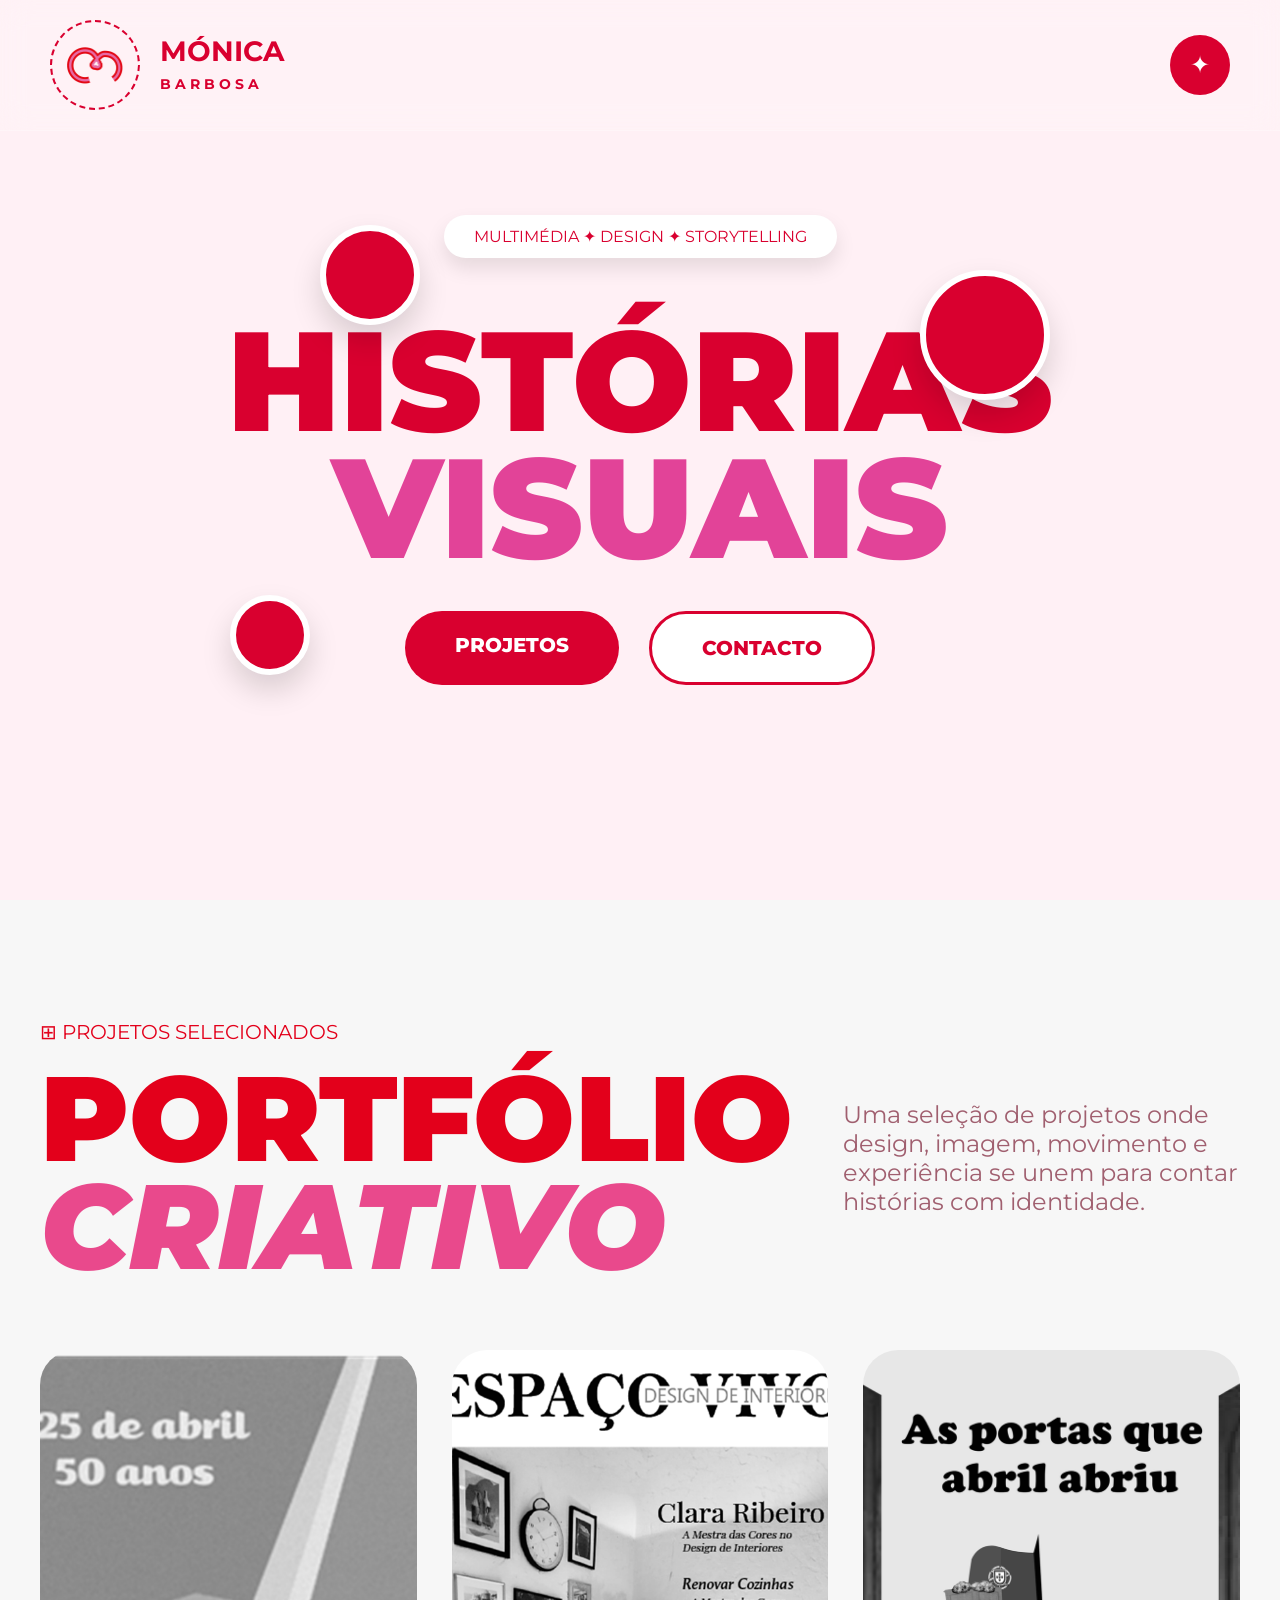
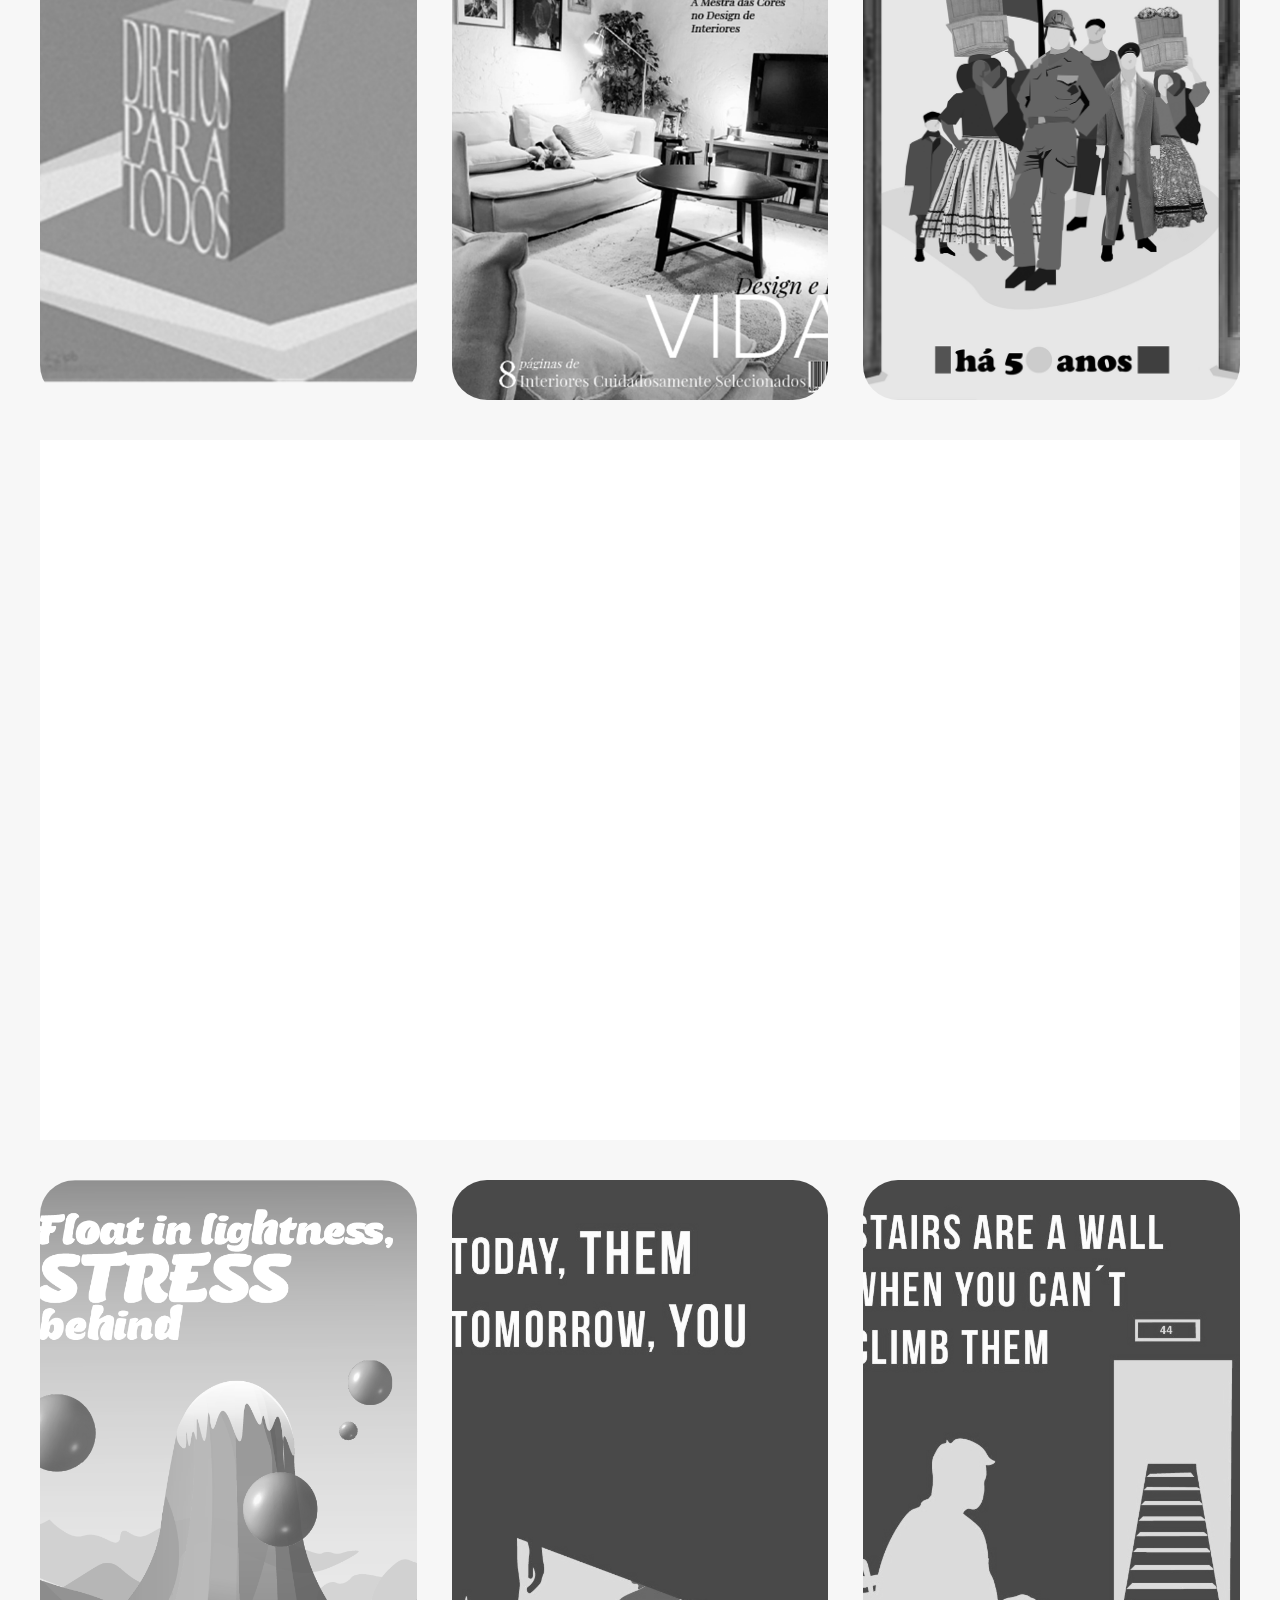
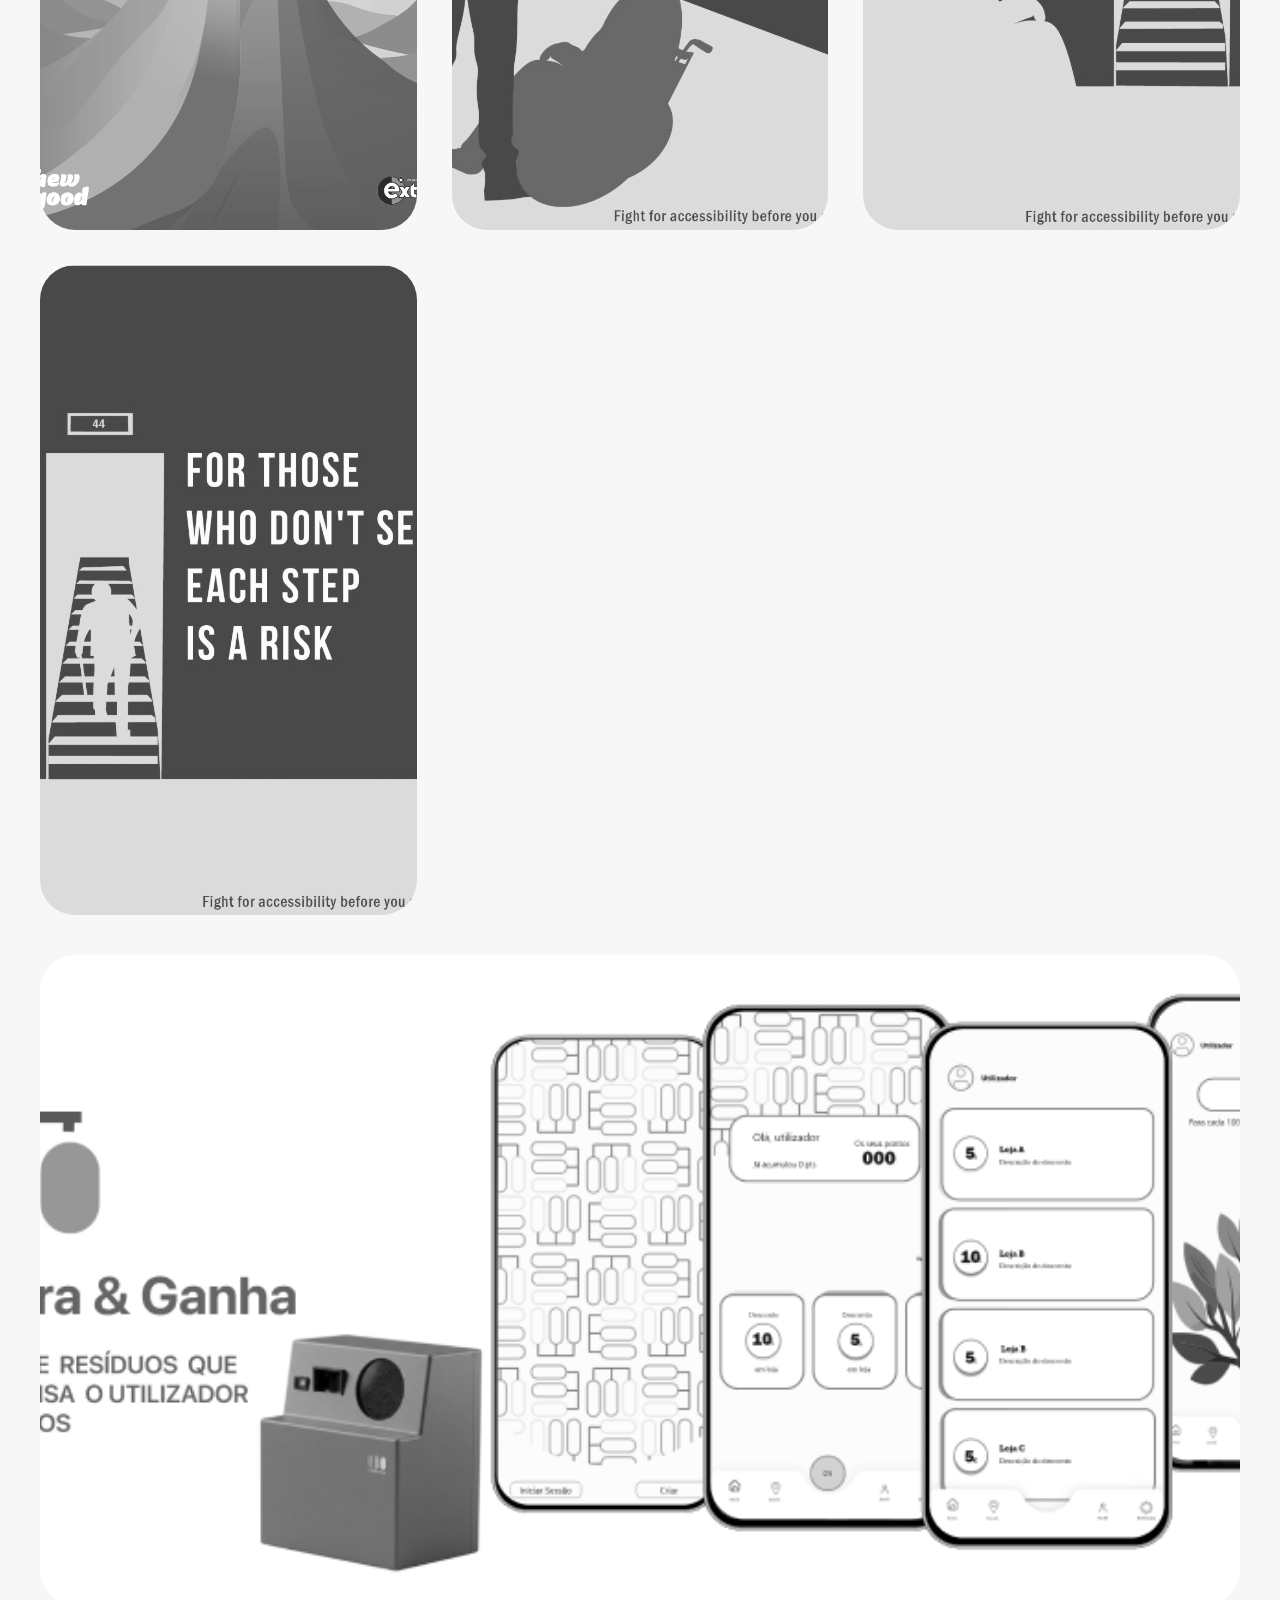
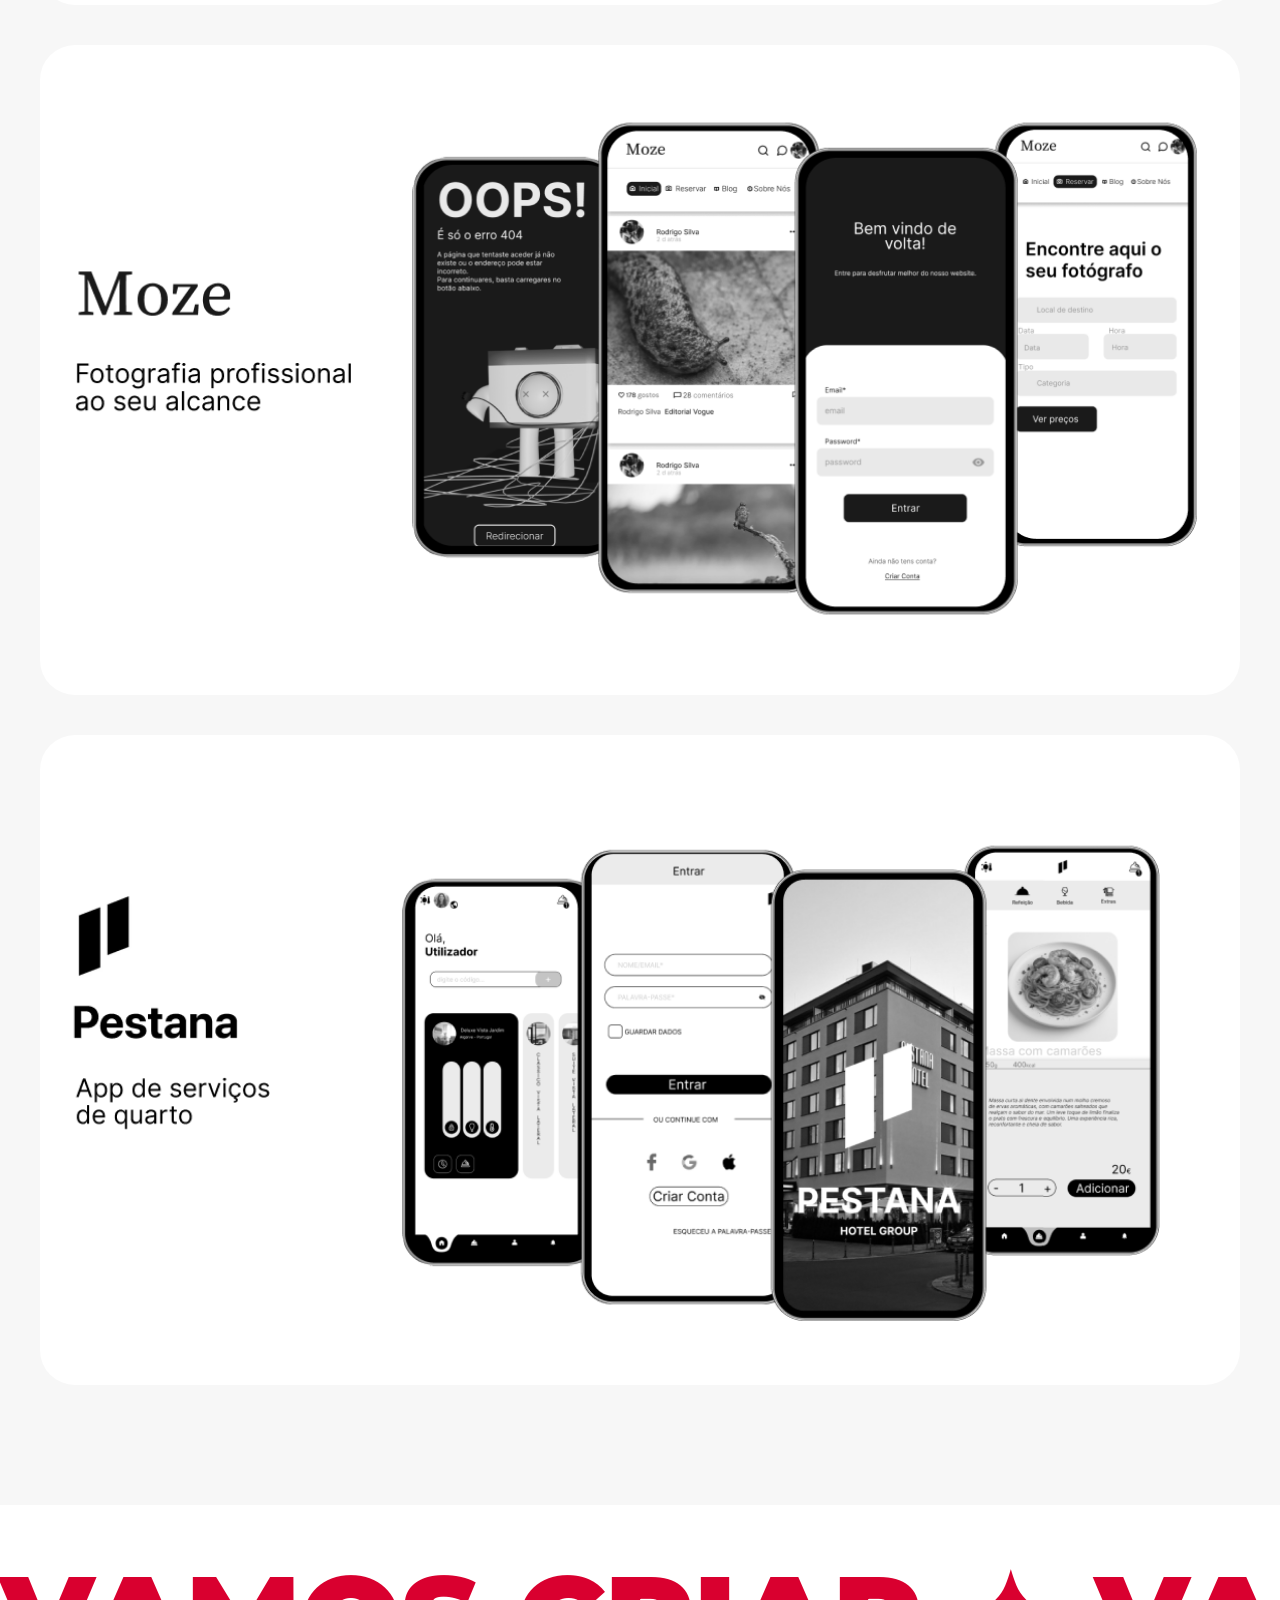
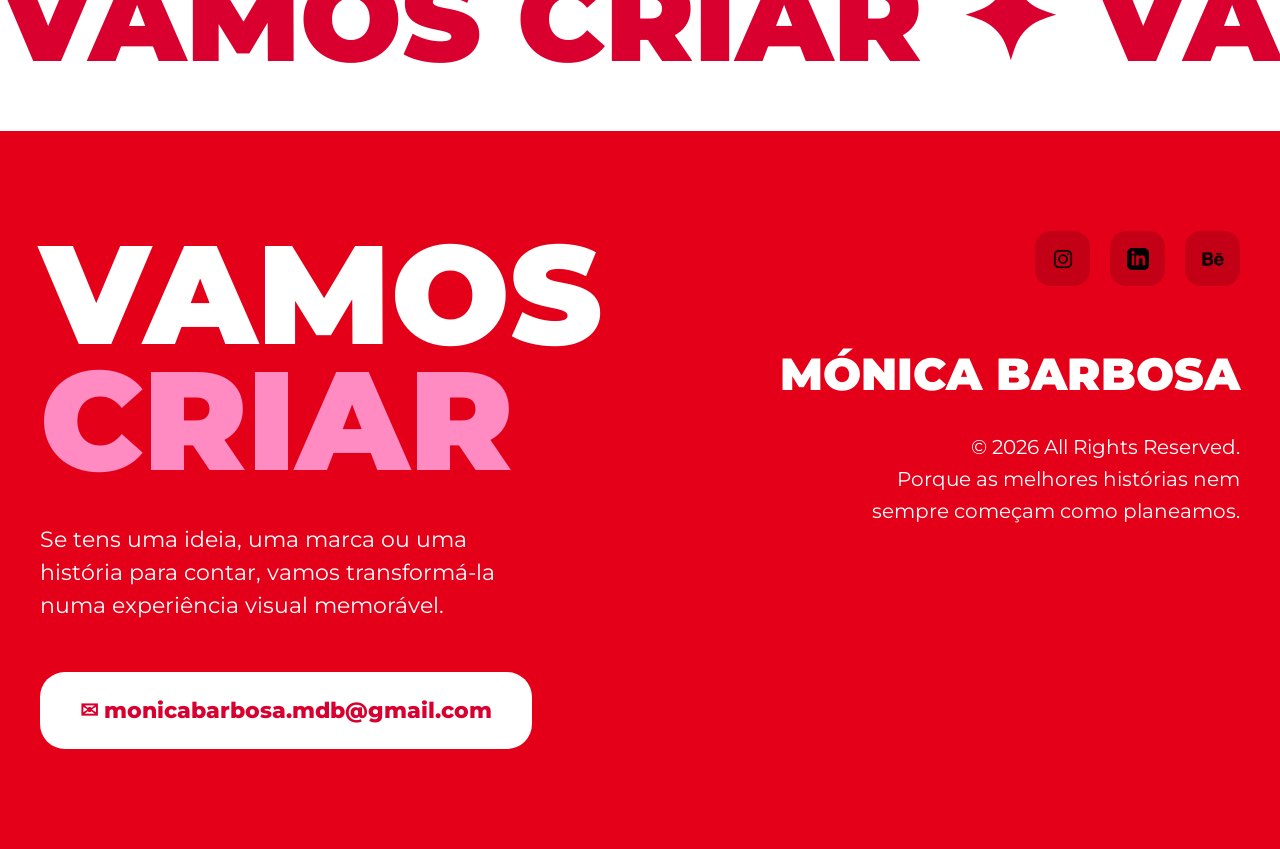
==== index.html @ d01802e7 "Update index.html" ====
<!DOCTYPE html>
<html lang="pt-BR">
<head>
  <meta charset="UTF-8">
  <meta name="viewport" content="width=device-width, initial-scale=1.0">
  <title>Mónica Barbosa</title>
  <link rel="stylesheet" href="style.css">
  <link rel="icon" type="image/png" href="imagem/logo1.png">
</head>
<body>

  <header class="glass">

  <div class="logo">

    <div class="logo-icon">
      <img class="logo-normal" src="imagem/logo3.png" alt="Logo">
<img class="logo-white" src="imagem/logo branco1.png" alt="Logo">
    </div>

    <h2>
      MÓNICA
      <br>
      <small>BARBOSA</small>
    </h2>

  </div>

  <button class="menu-btn">✦</button>

  </header>

  <main class="hero">

    <div class="tag">MULTIMÉDIA ✦ DESIGN ✦ STORYTELLING</div>

    <div class="floating floating-1"></div>
    <div class="floating floating-2"></div>
    <div class="floating floating-3"></div>

    <h1>
      <span class="red">HISTÓRIAS</span>
      <span class="pink">VISUAIS</span>
    </h1>

    <div class="buttons">

    <a href="#works" class="btn primary">
        PROJETOS
    </a>

    <a href="#contact" class="btn secondary">
        CONTACTO
    </a>

</div>

  </main>
<section class="works" id="works">

    <div class="works-header">

        <div class="works-title">

            <div class="small-title">
                ⊞ PROJETOS SELECIONADOS
            </div>

            <h2>
                <span class="red-title">PORTFÓLIO</span>
                <span class="pink-title">CRIATIVO</span>
            </h2>

        </div>

        <p class="works-description">
           Uma seleção de projetos onde design, imagem, movimento 
          e experiência se unem para contar histórias com identidade.
        </p>

    </div>


    <div class="gallery-container">
<div class="gallery-row reveal">
    <div class="project-card">
        <img src="imagem/image copy 2.png" alt="">


        <div class="project-content">
            <span class="project-type">DESIGN GRÁFICO</span>
            <h3>25 de abril</h3>
            <p>A história vista através da luz, do tempo e da lembrança.</p>
            <a href="#">Ver Projeto ↗</a>
        </div>
    </div>


    <div class="project-card">
        <img src="imagem/image copy 3.png" alt="">


        <div class="project-content">
            <span class="project-type">DESIGN EDITORIAL </span>
            <h3>Espaço Vivo</h3>
            <p>Revista de design de interiores.</p>
            <a href="#">Ver Projeto ↗</a>
        </div>
    </div>


    <div class="project-card">
        <img src="imagem/image copy.png" alt="">


        <div class="project-content">
            <span class="project-type">DESIGN GRÁFICO</span>
            <h3>As portas que abril abriu</h3>
            <p>A história vista através da luz, do tempo e da lembrança.</p>
            <a href="#">Ver Projeto ↗</a>
        </div>
    </div>
</div>

<div class="carousel-wrapper">
        <div class="carousel-container" id="carousel">
            <div class="item"><img src="separa.png"><button class="caroussel-btn">Separa&Ganha</button></div>
            <div class="item"><img src="Moze.png"><button class="caroussel-btn">Moze</button></div>
            <div class="item"><img src="Pestana.png"><button class="caroussel-btn">Pestana</button></div>
        </div>
    </div>
      
<div class="gallery-row reveal">

    <div class="project-card">
        <img src="imagem/Prancheta 6.png" alt="">


        <div class="project-content">
            <span class="project-type">DESIGN GRÁFICO</span>
            <h3>Extra</h3>
            <p>Cartaz promocional.</p>
            <a href="#">Ver Projeto ↗</a>
        </div>
    </div>

    <div class="project-card">
        <img src="imagem/Poster.jpg" alt="">


        <div class="project-content">
            <span class="project-type">DESIGN GRÁFICO</span>
            <h3>Acessibilidade</h3>
            <p>Cartaz da coleção acessibilidade.</p>
            <a href="#">Ver Projeto ↗</a>
        </div>
    </div>

    <div class="project-card">
        <img src="imagem/Poster1.jpg" alt="">


        <div class="project-content">
            <span class="project-type">DESIGN GRÁFICO</span>
            <h3>Acessibilidade</h3>
            <p>Cartaz da coleção acessibilidade.</p>
            <a href="#">Ver Projeto ↗</a>
        </div>
    </div>

  <div class="project-card">
        <img src="imagem/Poster2.jpg" alt="">


        <div class="project-content">
            <span class="project-type">DESIGN GRÁFICO</span>
            <h3>Acessibilidade</h3>
            <p>Cartaz da coleção acessibilidade.</p>
            <a href="#">Ver Projeto ↗</a>
        </div>
    </div>
</div>

      <div class="project-card">
        <img src="imagem/separa.png" alt="">


        <div class="project-content">
            <span class="project-type">DESIGN INTERFACE</span>
            <h3>Separa e Ganha</h3>
            <p>App de separação de resíduos.</p>
            <a href="#">Ver Projeto ↗</a>
        </div>
    </div>

       <div class="project-card">
        <img src="imagem/Moze.png" alt="">


        <div class="project-content">
            <span class="project-type">DESIGN INTERFACE</span>
            <h3>Moze</h3>
            <p>App de fotógrafos.</p>
            <a href="#">Ver Projeto ↗</a>
        </div>
    </div>

       <div class="project-card">
        <img src="imagem/Pestana.png" alt="">


        <div class="project-content">
            <span class="project-type">DESIGN INTERFACE</span>
            <h3>Pestana</h3>
            <p>App de serviço de quarto.</p>
            <a href="#">Ver Projeto ↗</a>
        </div>
    </div>
      
</div>

</div>

</section>

<section class="marquee-section">

    <div class="marquee">

        <div class="marquee-track">
            <span>VAMOS CRIAR ✦ VAMOS CONTAR HISTÓRIAS ✦ VAMOS DAR VIDA ÀS IDEIAS ✦</span>
            <span>VAMOS CRIAR ✦ VAMOS CONTAR HISTÓRIAS ✦ VAMOS DAR VIDA ÀS IDEIAS ✦</span>
        </div>

    </div>

</section>

<footer class="contact-section" id="contact">

    <div class="contact-left">

        <h2>
            <span class="white-text">VAMOS</span>
            <span class="pink-text">CRIAR</span>
        </h2>

        <p>
            Se tens uma ideia, uma marca ou uma história para contar, 
          vamos transformá-la numa experiência visual memorável.
        </p>

        <a href="mailto:monicabarbosa.mdb@gmail.com" class="email-btn">
            ✉ monicabarbosa.mdb@gmail.com
        </a>

    </div>


    <div class="contact-right">

        <div class="socials">

          <a href="https://www.instagram.com/monicaduartebarbosa/" target="_blank">
            <img src="imagem/instagram.webp" alt="Instagram">
          </a>            
          <a href="https://www.linkedin.com/in/m%C3%B3nica-barbosa-918014207/" target="_blank">
            <img src="imagem/linkedin.png" alt="Linkedin">
          </a>
          <a href="https://www.behance.net/mnicabarbosa7" target="_blank">
            <img src="imagem/behance.png" alt="Behance">
          </a>

        </div>

        <div class="brand-footer">

            <h3>MÓNICA BARBOSA</h3>

        </div>

        <p class="copyright">
            © 2026 All Rights Reserved.
            <br>
            Porque as melhores histórias nem 
          <br> sempre começam como planeamos.
        </p>

    </div>

</footer>

</section>
  <script src="script.js"></script>
</body>
</html>
---- style.css ----
@import url('https://fonts.googleapis.com/css2?family=Montserrat:wght@700;900&display=swap');

html{
    scroll-behavior:smooth;
}
*{
    margin:0;
    padding:0;
    box-sizing:border-box;
}

body{
    font-family:'Montserrat', sans-serif;
    background:#fff0f5;
    overflow-x:hidden;
}


/* HEADER */

header{
    position:fixed;
    top:0;
    left:0;
    width:100%;

    display:flex;
    justify-content:space-between;
    align-items:center;

    padding:20px 50px;

    background:rgba(255,255,255,.15);
    backdrop-filter:blur(15px);
    -webkit-backdrop-filter:blur(15px);

    border-bottom:1px solid rgba(255,255,255,.2);

    z-index:999;
    transition:.3s;
}

/* quando faz scroll */
header.scrolled{
    background:rgba(255,255,255,.25);
    backdrop-filter:blur(20px);
    -webkit-backdrop-filter:blur(20px);
}

/* quando chega ao contacto */
header.on-contact .logo h2,
header.on-contact .logo small{
    color:white;
}

header.on-contact .logo-icon{
    border-color:white;
}

header.on-contact .menu-btn{
    background:white;
    color:#d9002f;
}


/* LOGO */

.logo{
    display:flex;
    align-items:center;
    gap:20px;
}

.logo-icon{
    width:90px;
    height:90px;

    border:2px dashed #d9002f;
    border-radius:50%;

    display:flex;
    align-items:center;
    justify-content:center;

    position:relative;
    overflow:hidden;
}

/* duas logos */
.logo-icon img{
    position:absolute;
    width:65%;
    height:65%;
    object-fit:contain;
    transition:.3s;
}

/* logo normal */
.logo-normal{
    opacity:1;
}

/* logo branca escondida */
.logo-white{
    opacity:0;
}

/* troca no contacto */
header.on-contact .logo-normal{
    opacity:0;
}

header.on-contact .logo-white{
    opacity:1;
}

.logo h2{
    color:#d9002f;
    font-size:28px;
    line-height:1;
}

.logo small{
    font-size:14px;
    letter-spacing:4px;
}


/* BOTÃO */

.menu-btn{
    width:60px;
    height:60px;

    border:none;
    border-radius:50%;

    background:#d9002f;
    color:white;

    font-size:24px;
    cursor:pointer;
}


/* HERO */

.hero{
    height:100vh;

    display:flex;
    flex-direction:column;
    justify-content:center;
    align-items:center;

    position:relative;
}

.tag{
    background:white;
    padding:12px 30px;
    border-radius:50px;

    box-shadow:0 10px 20px rgba(0,0,0,.1);

    color:#d9002f;
    margin-bottom:60px;
}

h1{
    text-align:center;
    line-height:.9;
}

.red{
    display:block;
    color:#d9002f;
    font-size:11vw;
    font-weight:900;
}

.pink{
    display:block;
    color:#e24398;
    font-size:11vw;
    font-weight:900;
}


/* BOTÕES */

.buttons{
    margin-top:40px;
    display:flex;
    gap:30px;
}

.btn{
    padding:22px 50px;

    border-radius:60px;
    text-decoration:none;

    font-size:20px;
    font-weight:800;

    transition:.3s;
}

.primary{
    background:#d9002f;
    color:white;
}

.secondary{
    background:white;
    border:3px solid #d9002f;
    color:#d9002f;
}

.btn:hover{
    transform:translateY(-5px);
}


/* ELEMENTOS FLUTUANTES */

.floating{
    position:absolute;

    border-radius:50%;
    background:#d9002f;

    border:6px solid white;

    box-shadow:0 15px 30px rgba(0,0,0,.15);
}

.floating-1{
    width:100px;
    height:100px;
    top:25%;
    left:25%;
}

.floating-2{
    width:130px;
    height:130px;
    top:30%;
    right:18%;
}

.floating-3{
    width:80px;
    height:80px;
    bottom:25%;
    left:18%;
}


/* WORKS */

.works{
    padding:120px 40px;
    background:#f7f7f7;
}

.works-header{
    display:flex;
    justify-content:space-between;
    gap:50px;

    margin-bottom:70px;
}

.small-title{
    color:#e3001b;
    font-size:20px;

    margin-bottom:20px;
}

.red-title{
    display:block;

    color:#e3001b;
    font-size:120px;
    font-weight:900;

    line-height:.9;
}

.pink-title{
    display:block;

    color:#e9498c;
    font-size:120px;
    font-weight:900;
    font-style:italic;

    line-height:.9;
}

.works-description{
    max-width:500px;

    font-size:24px;
    color:#a05f6f;

    margin-top:80px;
}

/* 4. CARROSSEL 3D */
.carousel-wrapper {
    width: 100%;
    overflow: hidden;
    padding: 100px 0;
    background: #fff;
}

.carousel-container {
    display: flex;
    justify-content: center;
    align-items: center;
    perspective: 1500px;
    height: 500px;
    position: relative;
    cursor: grab;
}

.item {
    position: absolute;
    width: 400px;
    transition: all 0.6s cubic-bezier(0.23, 1, 0.32, 1);
    opacity: 0;
    pointer-events: none;
    text-align: center;
}

.item img {
    width: 100%;
    border-radius: 30px;
    box-shadow: 0 25px 50px rgba(0,0,0,0.1);
}

/* Estados do Carrossel */
.item.center {
    opacity: 1;
    transform: translateX(0) rotateY(0) scale(1.1);
    z-index: 10;
    pointer-events: auto;
}

.item.left {
    opacity: 0.5;
    transform: translateX(-450px) rotateY(35deg) scale(0.85);
    z-index: 5;
}

.item.right {
    opacity: 0.5;
    transform: translateX(450px) rotateY(-35deg) scale(0.85);
    z-index: 5;
}

.carousel-btn {
    margin-top: 20px;
    padding: 10px 30px;
    border-radius: 20px;
    border: none;
    background: #ddd;
    font-weight: bold;
    text-transform: uppercase;
    cursor: pointer;
    display: none;
}

.item.center .btn {
    display: inline-block;
}

/* GALERIA */

.gallery-container{
    display:flex;
    flex-direction:column;
    gap:40px;
}

.gallery-row{
    display:grid;
    grid-template-columns:repeat(3, minmax(0,1fr));
    gap:35px;

    opacity:0;
    transform:translateY(80px);

    transition:.8s;
}

.gallery-row.active{
    opacity:1;
    transform:translateY(0);
}


/* CARDS */

.project-card{
    position:relative;
    height:650px;

    border-radius:35px;
    overflow:hidden;

    cursor:pointer;
}

.project-card img{
    width:100%;
    height:100%;

    object-fit:cover;

    filter:grayscale(100%);
    transition:.6s;
}

.project-card:hover img{
    transform:scale(1.08);
    filter:grayscale(0%);
}

.project-card::after{
    content:"";

    position:absolute;
    inset:0;

    background:linear-gradient(
        to top,
        rgba(80,0,30,.95),
        transparent
    );

    opacity:0;
    transition:.4s;
}

.project-card:hover::after{
    opacity:1;
}


/* TEXTO HOVER */

.project-content{
    position:absolute;

    left:35px;
    right:35px;
    bottom:35px;

    z-index:3;
    color:white;

    opacity:0;
    transform:translateY(30px);

    transition:.4s;
}

.project-card:hover .project-content{
    opacity:1;
    transform:translateY(0);
}

.project-type{
    display:block;

    font-size:16px;
    color:#ffc3db;

    margin-bottom:15px;
    letter-spacing:2px;
}

.project-content h3{
    font-size:48px;
    margin-bottom:15px;
}

.project-content p{
    font-size:18px;
    line-height:1.5;

    margin-bottom:20px;
}

.project-content a{
    color:white;
    text-decoration:none;

    font-size:20px;
    font-weight:700;
}


/* FRASE */

.marquee-section{
    background:white;
    overflow:hidden;

    padding:40px 0;
}

.marquee-track{
    display:flex;
    width:max-content;

    animation:scrollText 18s linear infinite;
}

.marquee-track span{
    font-size:120px;
    font-weight:900;

    color:#d9002f;

    margin-right:60px;
}

@keyframes scrollText{
    from{
        transform:translateX(0);
    }

    to{
        transform:translateX(-50%);
    }
}


/* CONTACTO */

.contact-section{
    background:#e50019;
    color:white;

    padding:100px 40px;

    display:flex;
    justify-content:space-between;
    gap:60px;
}

.contact-left h2{
    line-height:.9;
    margin-bottom:40px;
}

.white-text,
.pink-text{
    display:block;

    font-size:140px;
    font-weight:900;
}

.white-text{
    color:white;
}

.pink-text{
    color:#ff8bc2;
}

.contact-left p{
    font-size:22px;
    line-height:1.5;

    max-width:500px;

    margin-bottom:50px;
}

.email-btn{
    display:inline-block;

    background:white;
    color:#d9002f;

    padding:25px 40px;

    border-radius:25px;
    text-decoration:none;

    font-size:22px;
    font-weight:800;
}


/* REDES */

.socials{
    display:flex;
    gap:20px;

    justify-content:flex-end;

    margin-bottom:60px;
}

.socials a{
    width:55px;
    height:55px;

    display:flex;
    align-items:center;
    justify-content:center;

    background:rgba(0,0,0,.15);

    border-radius:16px;
    text-decoration:none;
}

.socials a img{
    width:24px;
    height:24px;

    object-fit:contain;
}


/* FOOTER */

.brand-footer{
    display:flex;
    justify-content:flex-end;

    margin-bottom:30px;
}

.brand-footer h3{
    font-size:45px;
    font-weight:900;
}

.copyright{
    text-align:right;

    font-size:20px;
    line-height:1.6;
}


/* RESPONSIVO */

@media(max-width:900px){

    .gallery-row{
        grid-template-columns:1fr;
    }

    .contact-section{
        flex-direction:column;
    }

    .white-text,
    .pink-text{
        font-size:70px;
    }

    .marquee-track span{
        font-size:70px;
    }

}
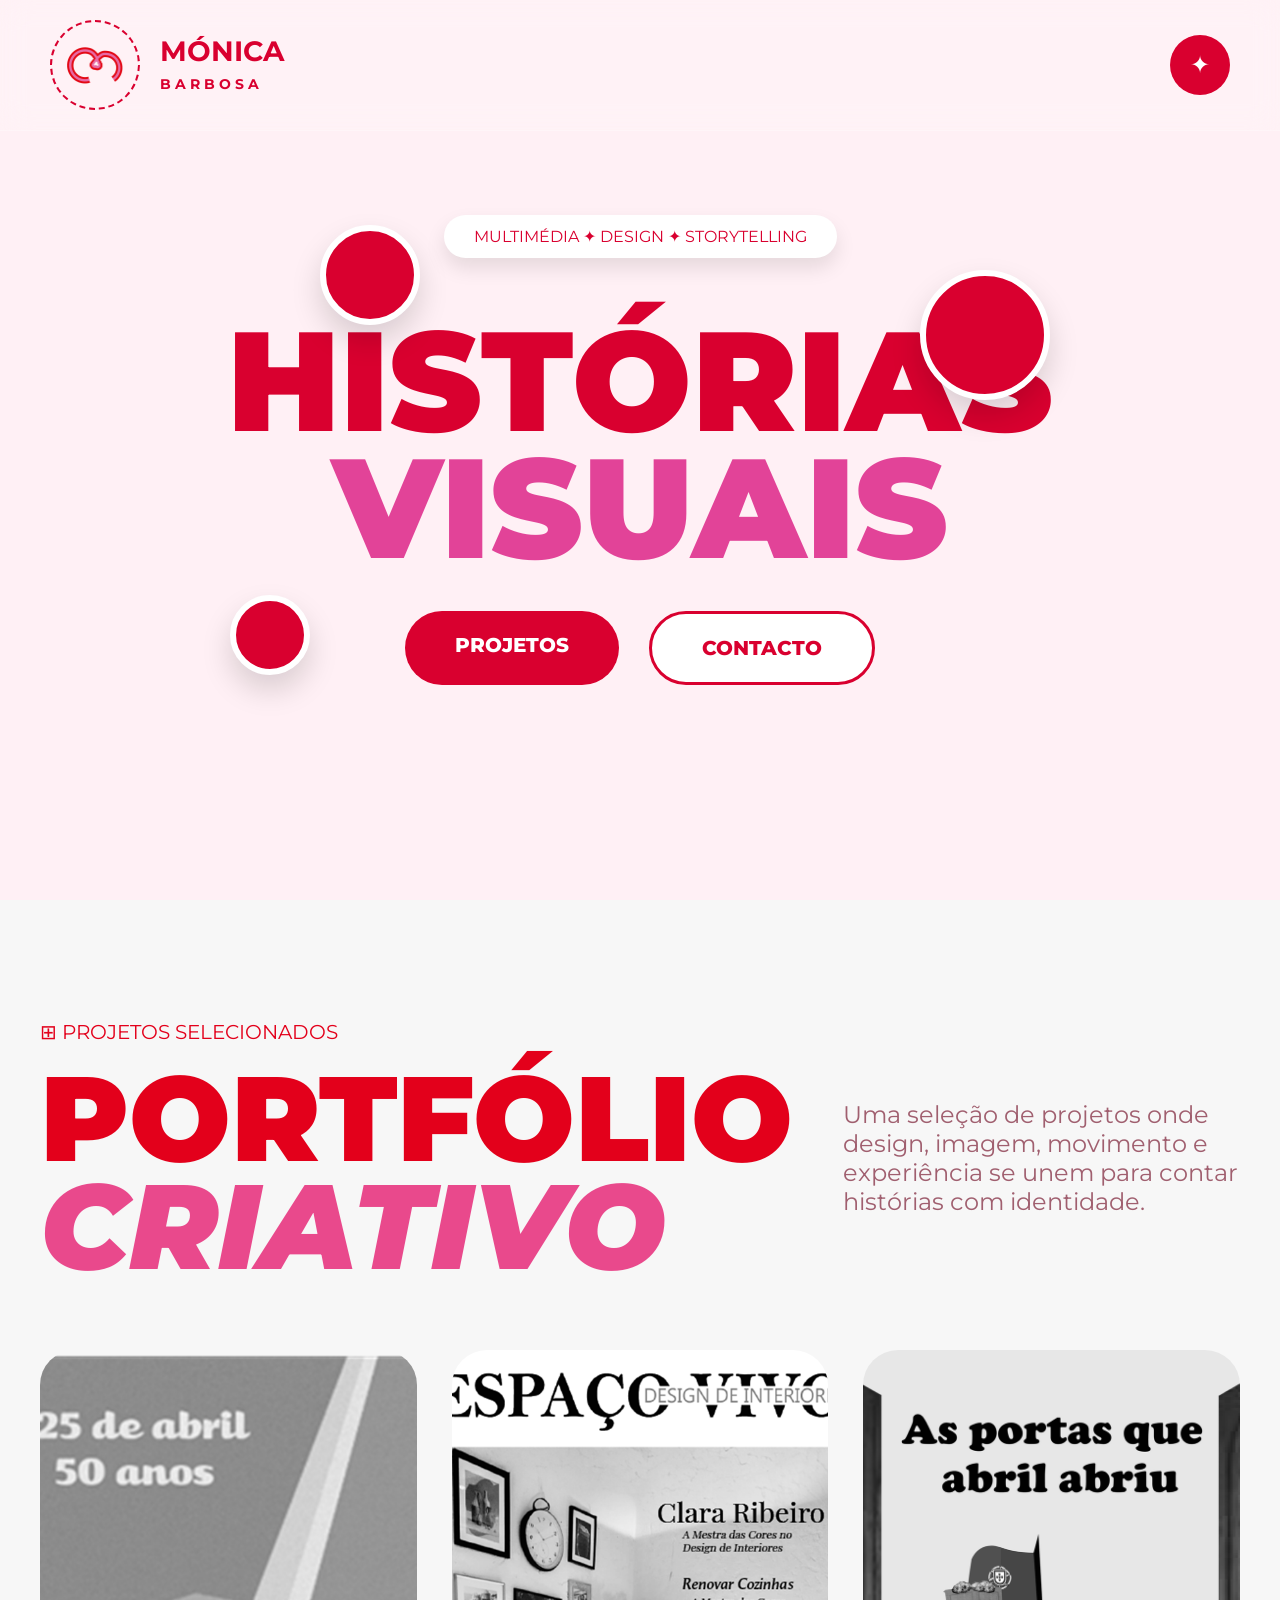
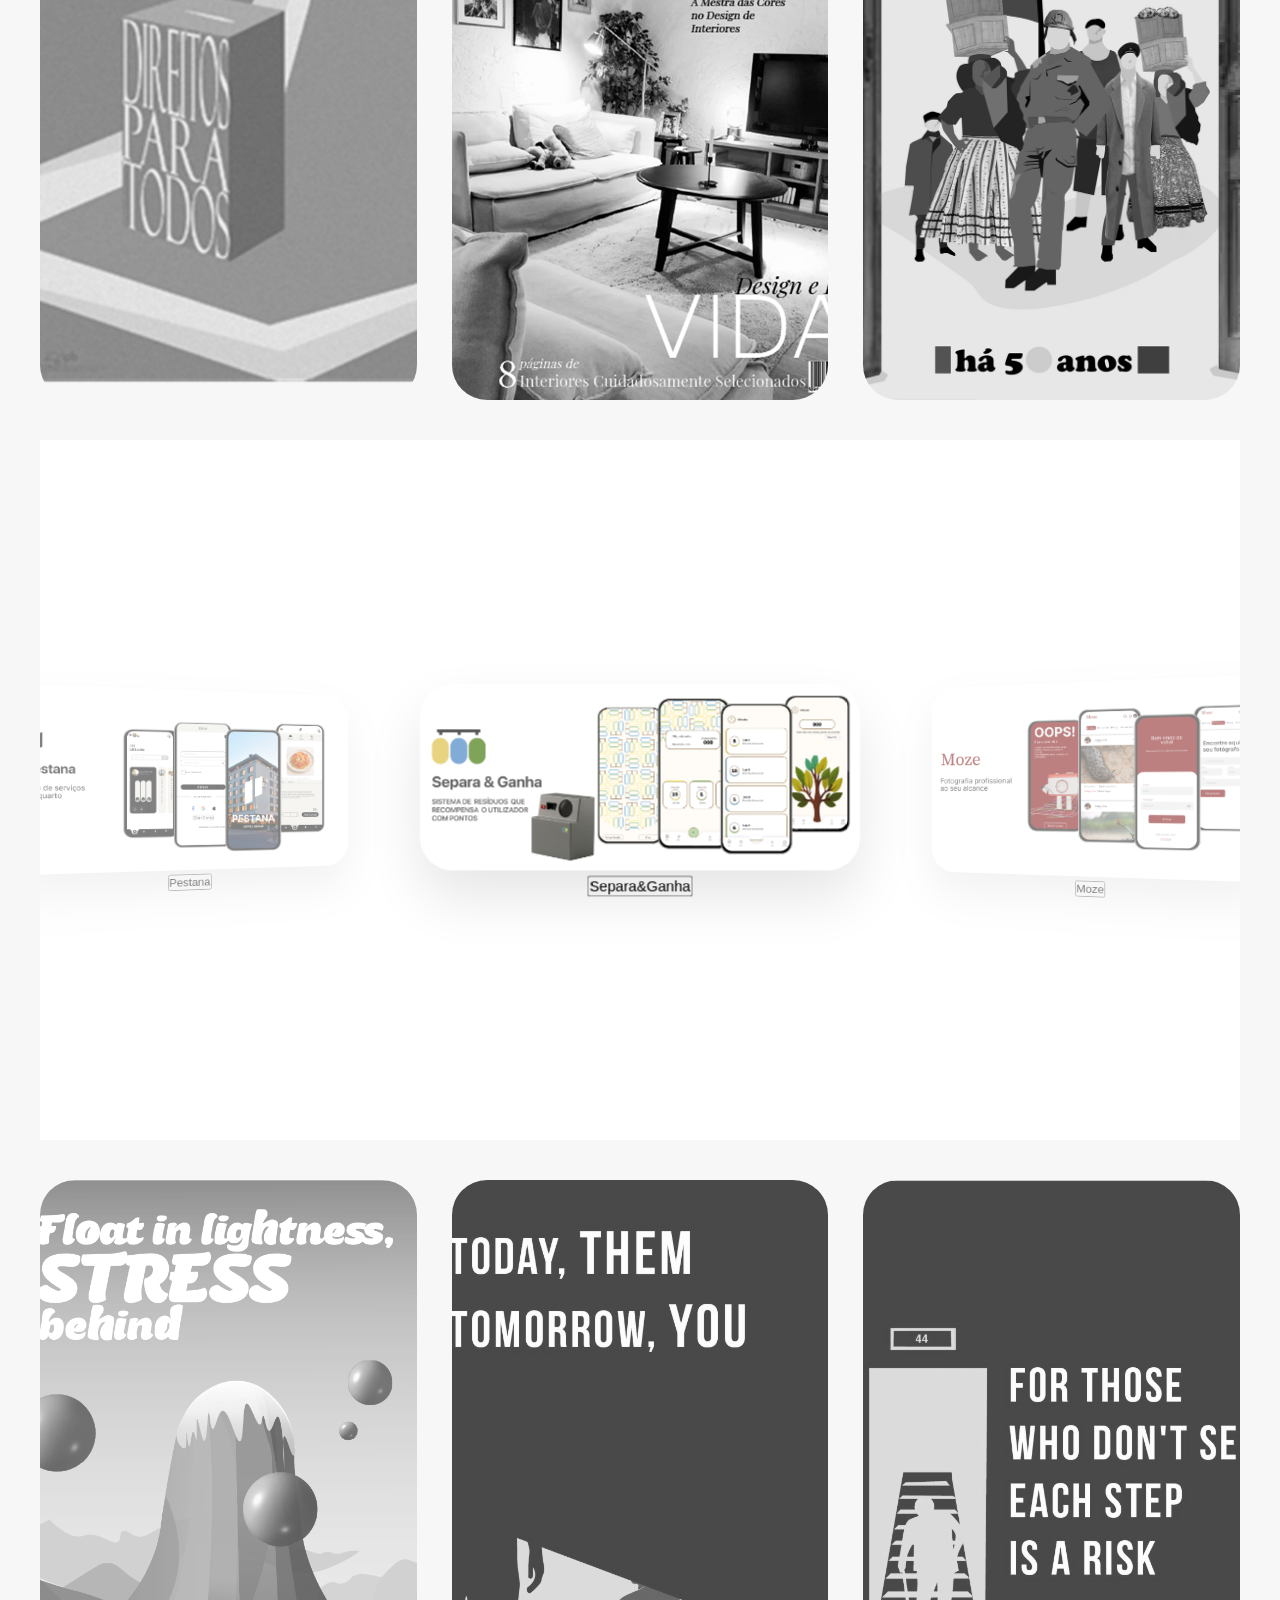
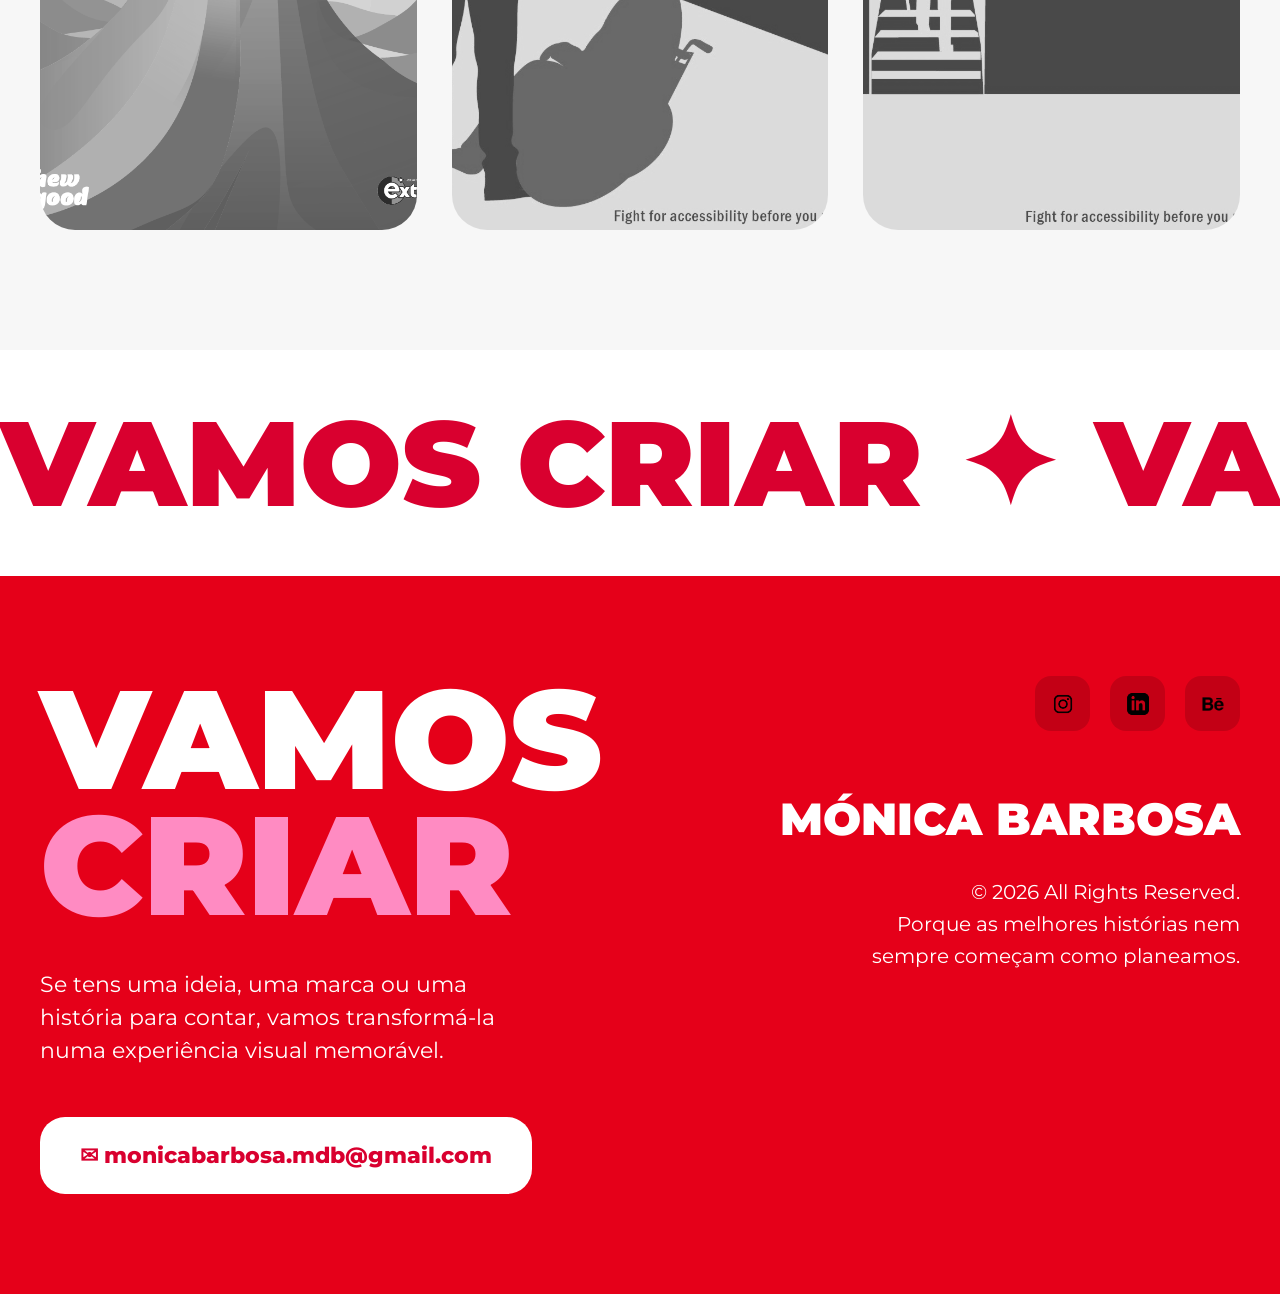
==== commit 553b1325: "Update index.html" ====
--- a/index.html
+++ b/index.html
@@ -124,9 +124,9 @@
 
 <div class="carousel-wrapper">
         <div class="carousel-container" id="carousel">
-            <div class="item"><img src="separa.png"><button class="caroussel-btn">Separa&Ganha</button></div>
-            <div class="item"><img src="Moze.png"><button class="caroussel-btn">Moze</button></div>
-            <div class="item"><img src="Pestana.png"><button class="caroussel-btn">Pestana</button></div>
+            <div class="item"><img src="imagem/separa.png"><button class="caroussel-btn">Separa&Ganha</button></div>
+            <div class="item"><img src="imagem/Moze.png"><button class="caroussel-btn">Moze</button></div>
+            <div class="item"><img src="imagem/Pestana.png"><button class="caroussel-btn">Pestana</button></div>
         </div>
     </div>
       
@@ -156,8 +156,8 @@
         </div>
     </div>
 
-    <div class="project-card">
-        <img src="imagem/Poster1.jpg" alt="">
+  <div class="project-card">
+        <img src="imagem/Poster2.jpg" alt="">
 
 
         <div class="project-content">
@@ -167,55 +167,7 @@
             <a href="#">Ver Projeto ↗</a>
         </div>
     </div>
-
-  <div class="project-card">
-        <img src="imagem/Poster2.jpg" alt="">
-
-
-        <div class="project-content">
-            <span class="project-type">DESIGN GRÁFICO</span>
-            <h3>Acessibilidade</h3>
-            <p>Cartaz da coleção acessibilidade.</p>
-            <a href="#">Ver Projeto ↗</a>
-        </div>
-    </div>
-</div>
-
-      <div class="project-card">
-        <img src="imagem/separa.png" alt="">
-
-
-        <div class="project-content">
-            <span class="project-type">DESIGN INTERFACE</span>
-            <h3>Separa e Ganha</h3>
-            <p>App de separação de resíduos.</p>
-            <a href="#">Ver Projeto ↗</a>
-        </div>
-    </div>
-
-       <div class="project-card">
-        <img src="imagem/Moze.png" alt="">
-
-
-        <div class="project-content">
-            <span class="project-type">DESIGN INTERFACE</span>
-            <h3>Moze</h3>
-            <p>App de fotógrafos.</p>
-            <a href="#">Ver Projeto ↗</a>
-        </div>
-    </div>
-
-       <div class="project-card">
-        <img src="imagem/Pestana.png" alt="">
-
-
-        <div class="project-content">
-            <span class="project-type">DESIGN INTERFACE</span>
-            <h3>Pestana</h3>
-            <p>App de serviço de quarto.</p>
-            <a href="#">Ver Projeto ↗</a>
-        </div>
-    </div>
+</div>
       
 </div>
 
--- a/style.css
+++ b/style.css
@@ -332,7 +332,7 @@
     position: absolute;
     width: 400px;
     transition: all 0.6s cubic-bezier(0.23, 1, 0.32, 1);
-    opacity: 0;
+    opacity: 1;
     pointer-events: none;
     text-align: center;
 }
@@ -341,6 +341,9 @@
     width: 100%;
     border-radius: 30px;
     box-shadow: 0 25px 50px rgba(0,0,0,0.1);
+    pointer-events: none;
+    user-select: none;
+    -webkit-user-drag: none;
 }
 
 /* Estados do Carrossel */
@@ -365,17 +368,29 @@
 
 .carousel-btn {
     margin-top: 20px;
-    padding: 10px 30px;
-    border-radius: 20px;
     border: none;
-    background: #ddd;
-    font-weight: bold;
+    background: none;
+
+    font-family:'Montserrat', sans-serif;
+    font-size: 28px;
+    font-weight: 900;
+
+    color: #d9002f;
     text-transform: uppercase;
+    letter-spacing: 1px;
+
     cursor: pointer;
     display: none;
 }
 
-.item.center .btn {
+.carousel-container,
+.carousel-container * {
+    -webkit-tap-highlight-color: transparent;
+    outline: none;
+    user-select: none;
+}
+
+.item.center .carousel-btn {
     display: inline-block;
 }
 
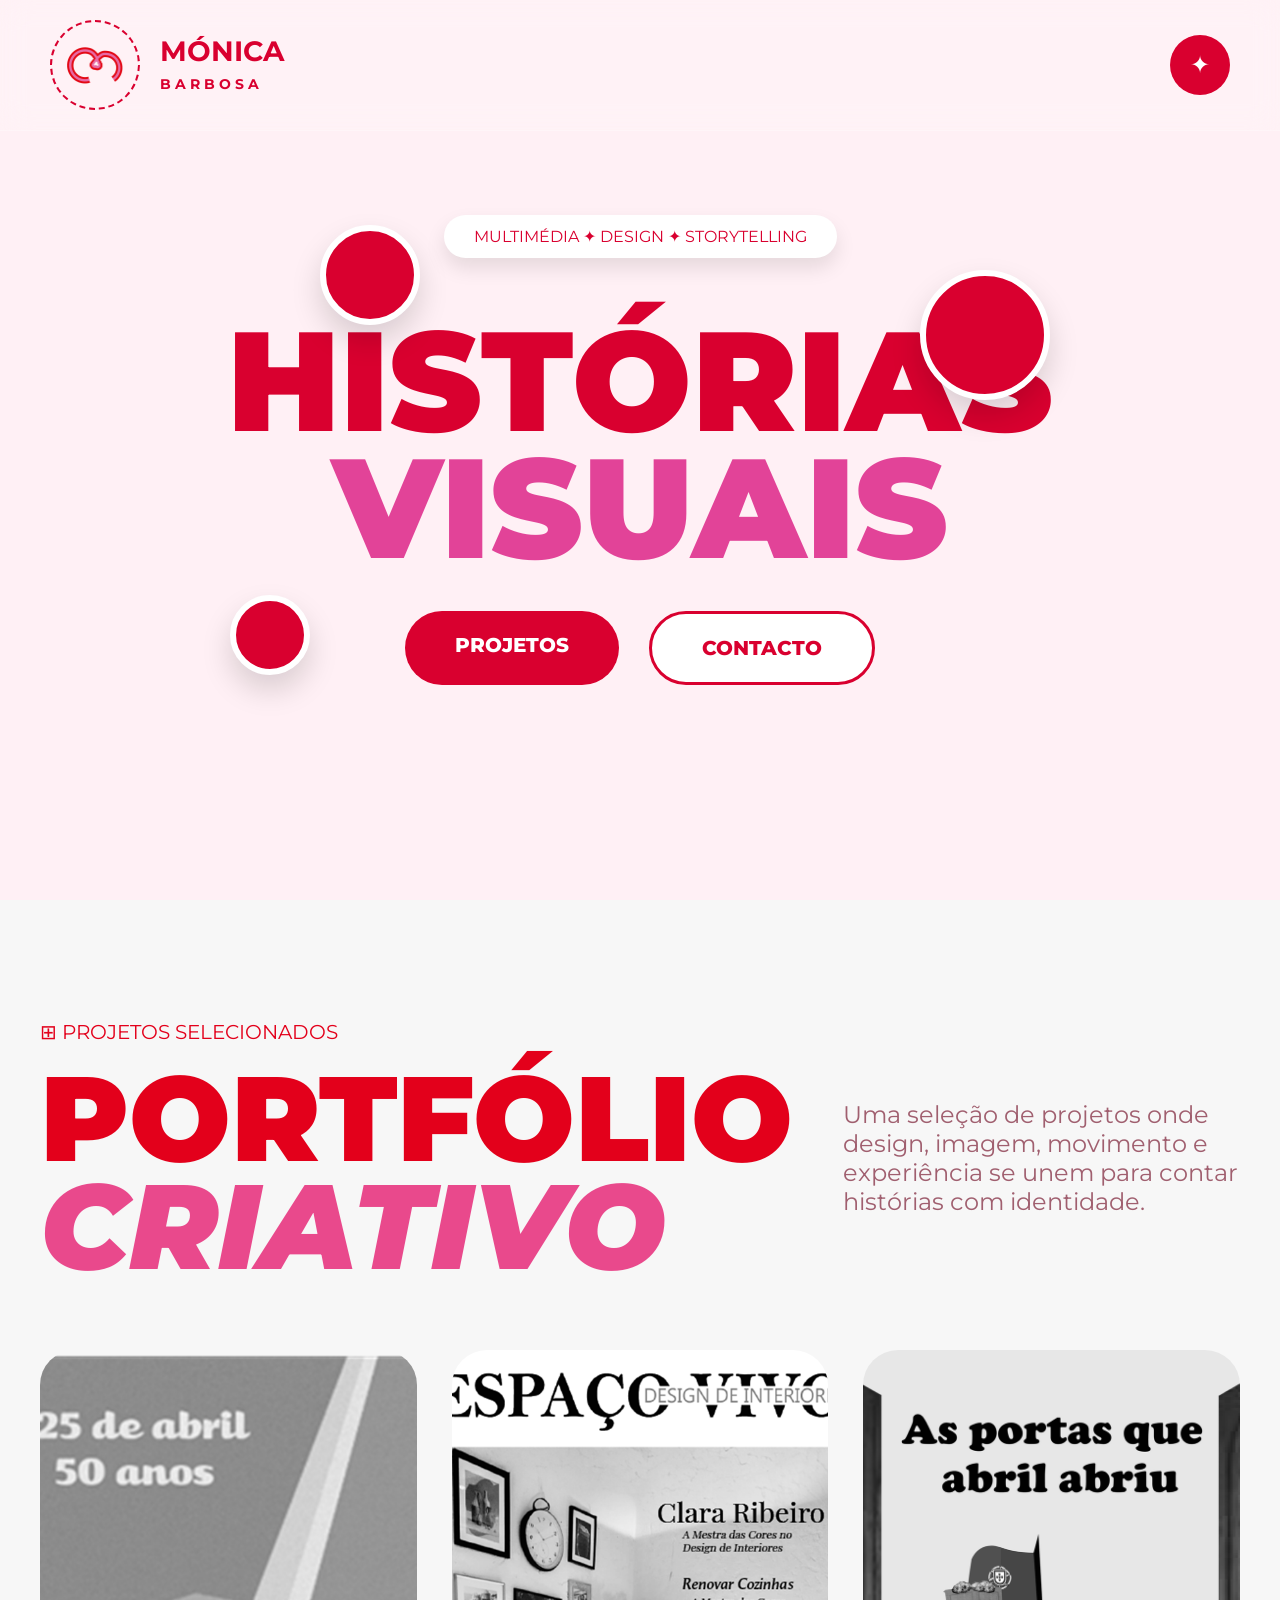
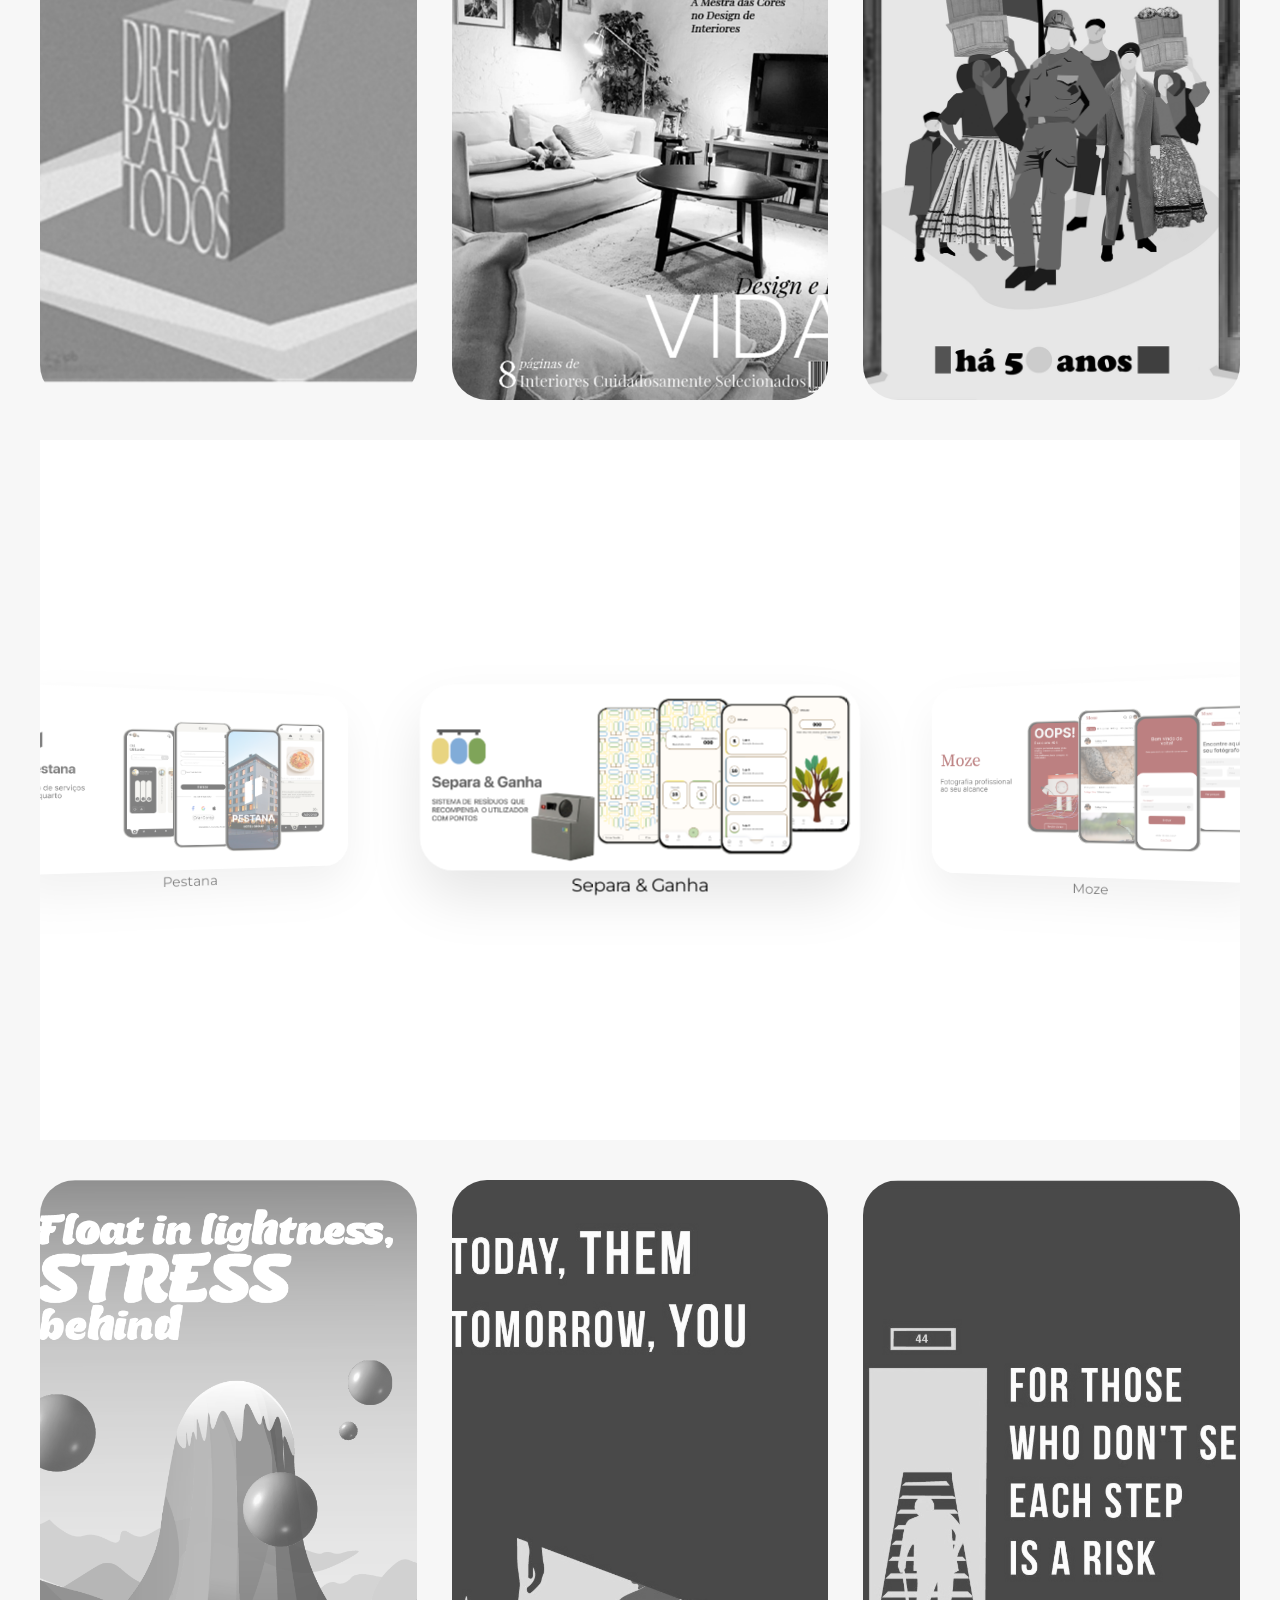
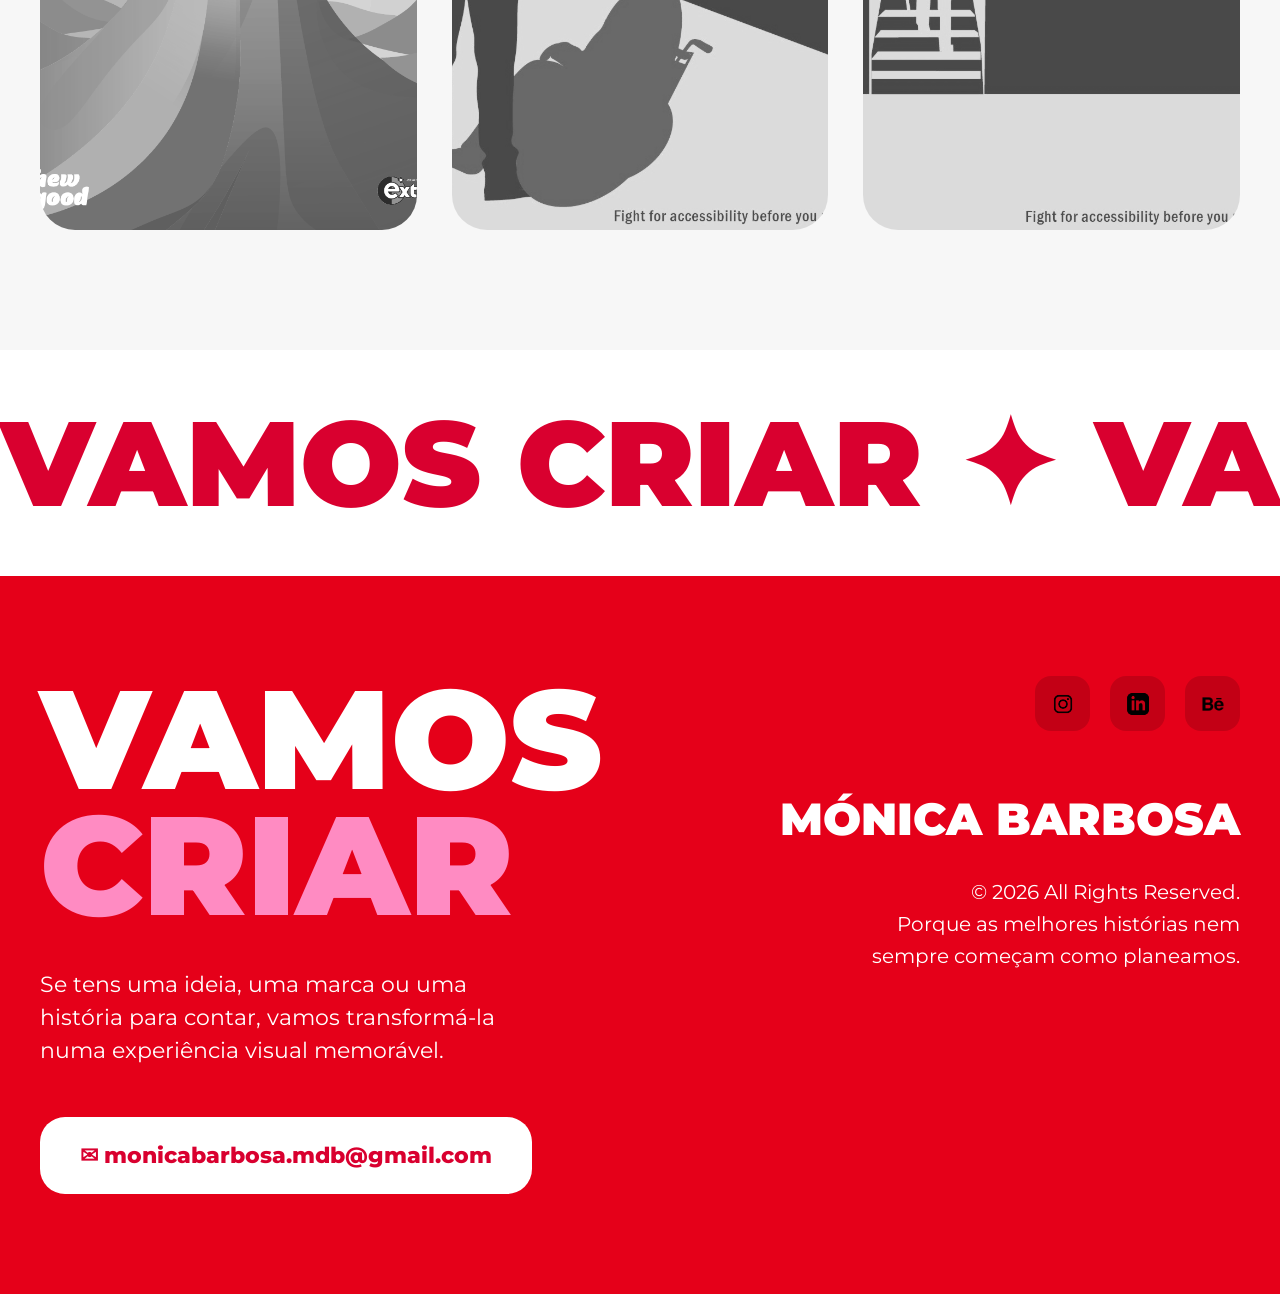
==== commit 958c9943: "Update index.html" ====
--- a/index.html
+++ b/index.html
@@ -123,12 +123,25 @@
 </div>
 
 <div class="carousel-wrapper">
-        <div class="carousel-container" id="carousel">
-            <div class="item"><img src="imagem/separa.png"><button class="caroussel-btn">Separa&Ganha</button></div>
-            <div class="item"><img src="imagem/Moze.png"><button class="caroussel-btn">Moze</button></div>
-            <div class="item"><img src="imagem/Pestana.png"><button class="caroussel-btn">Pestana</button></div>
-        </div>
-    </div>
+    <div class="carousel-container" id="carousel">
+
+        <div class="item">
+            <img src="imagem/separa.png" alt="Separa e Ganha">
+            <div class="carousel-title">Separa & Ganha</div>
+        </div>
+
+        <div class="item">
+            <img src="imagem/Moze.png" alt="Moze">
+            <div class="carousel-title">Moze</div>
+        </div>
+
+        <div class="item">
+            <img src="imagem/Pestana.png" alt="Pestana">
+            <div class="carousel-title">Pestana</div>
+        </div>
+
+    </div>
+</div>
       
 <div class="gallery-row reveal">
 
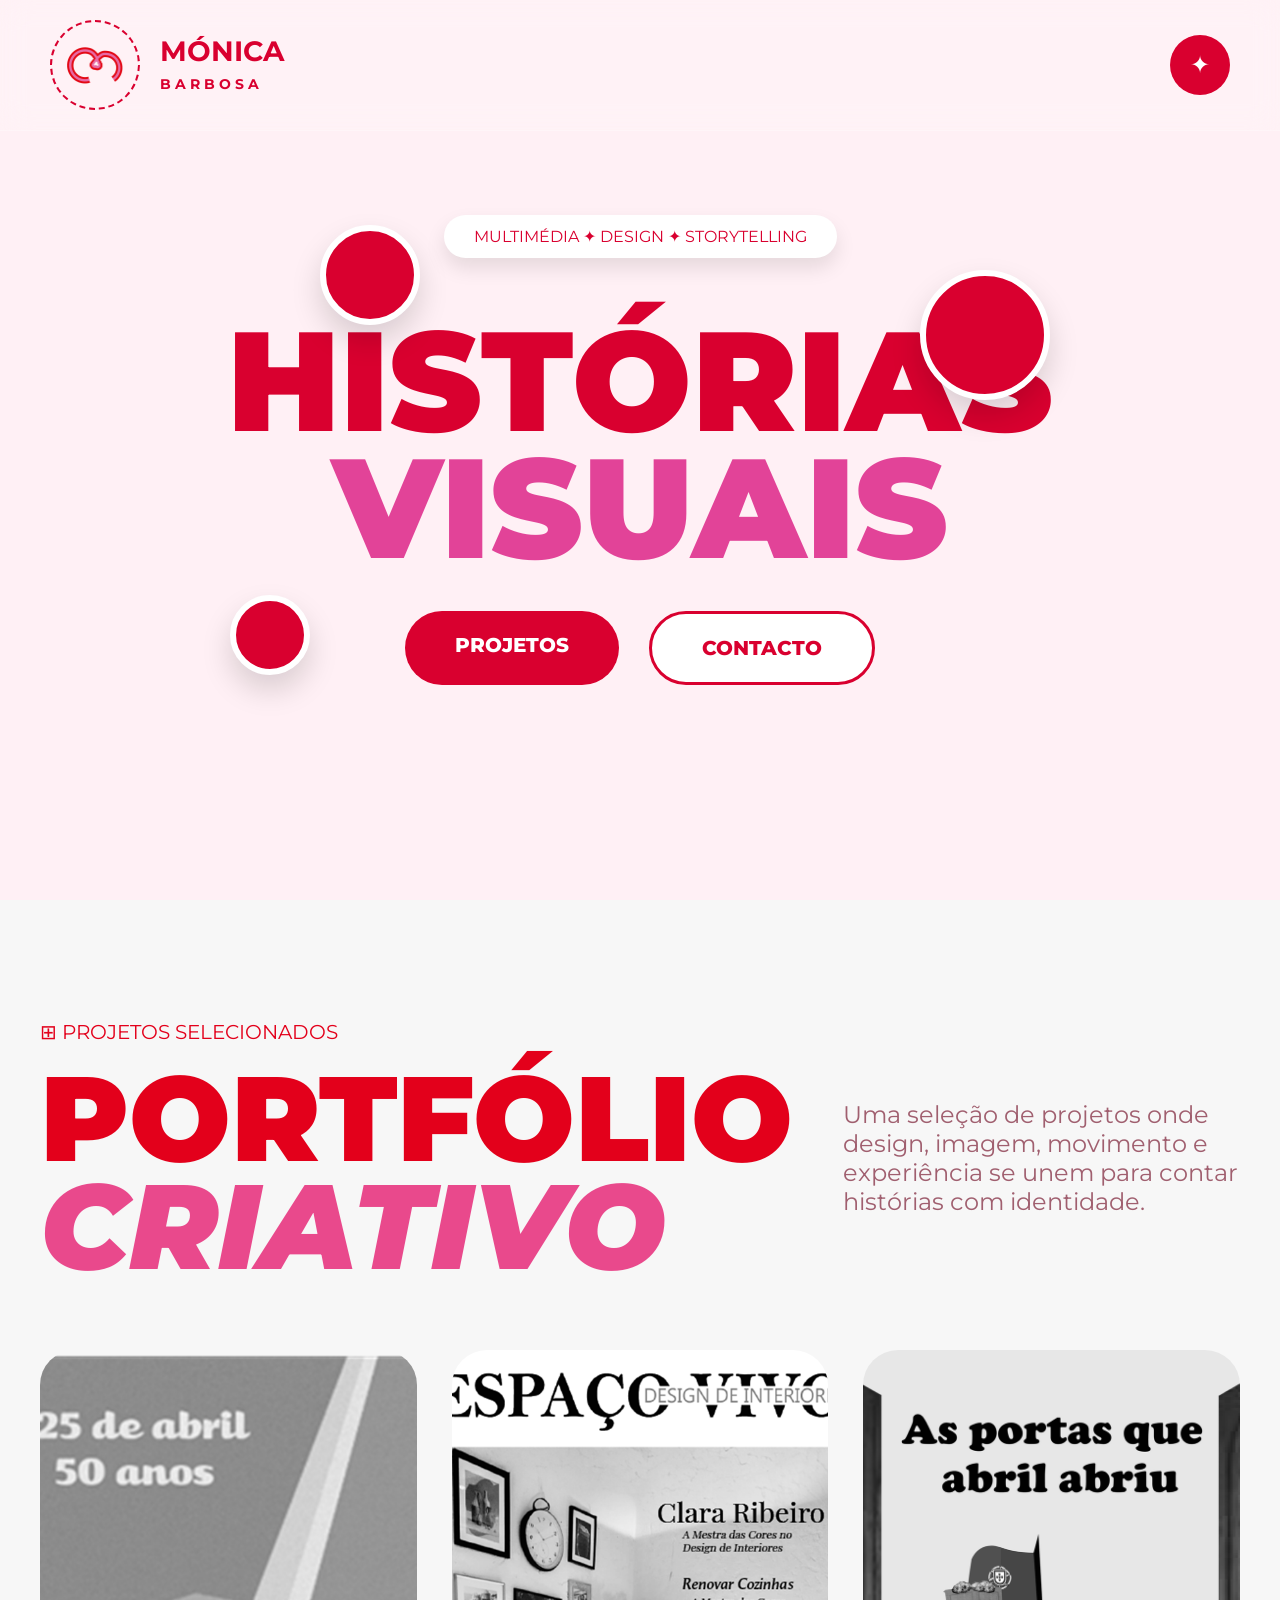
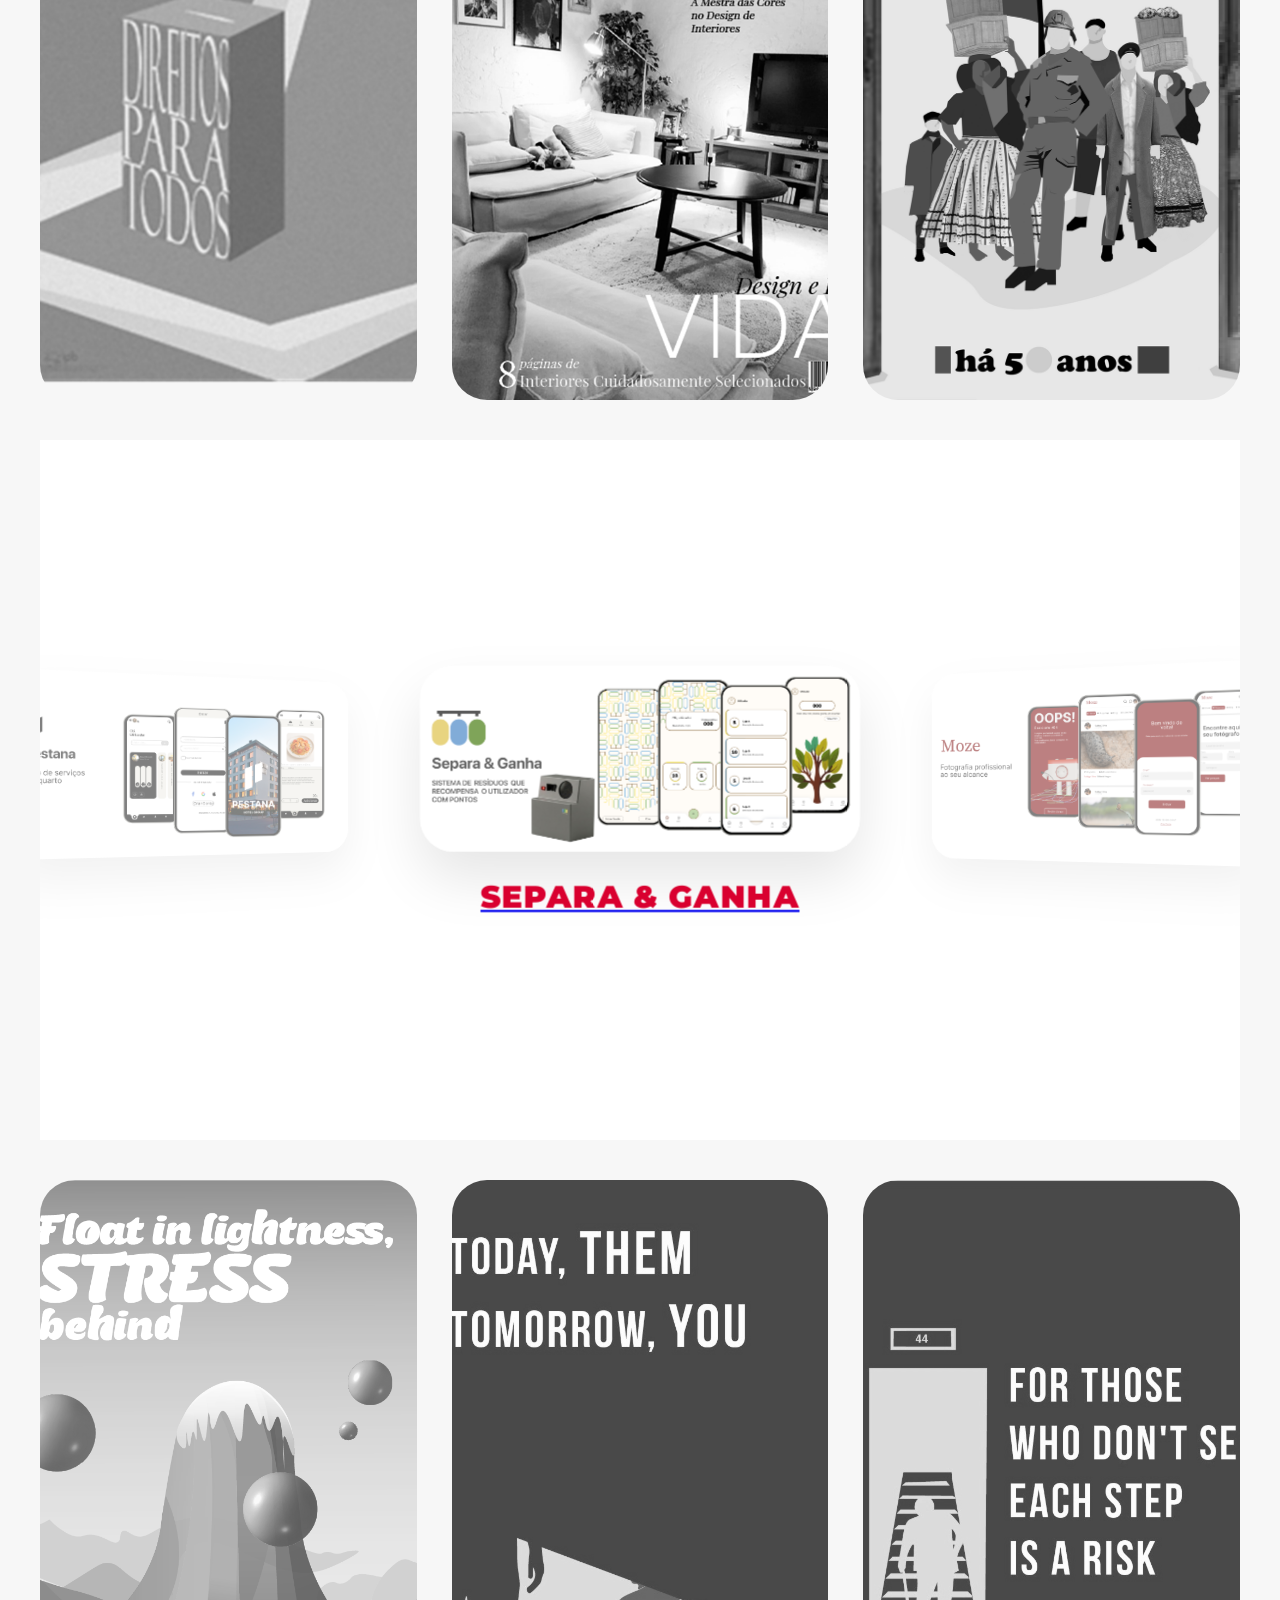
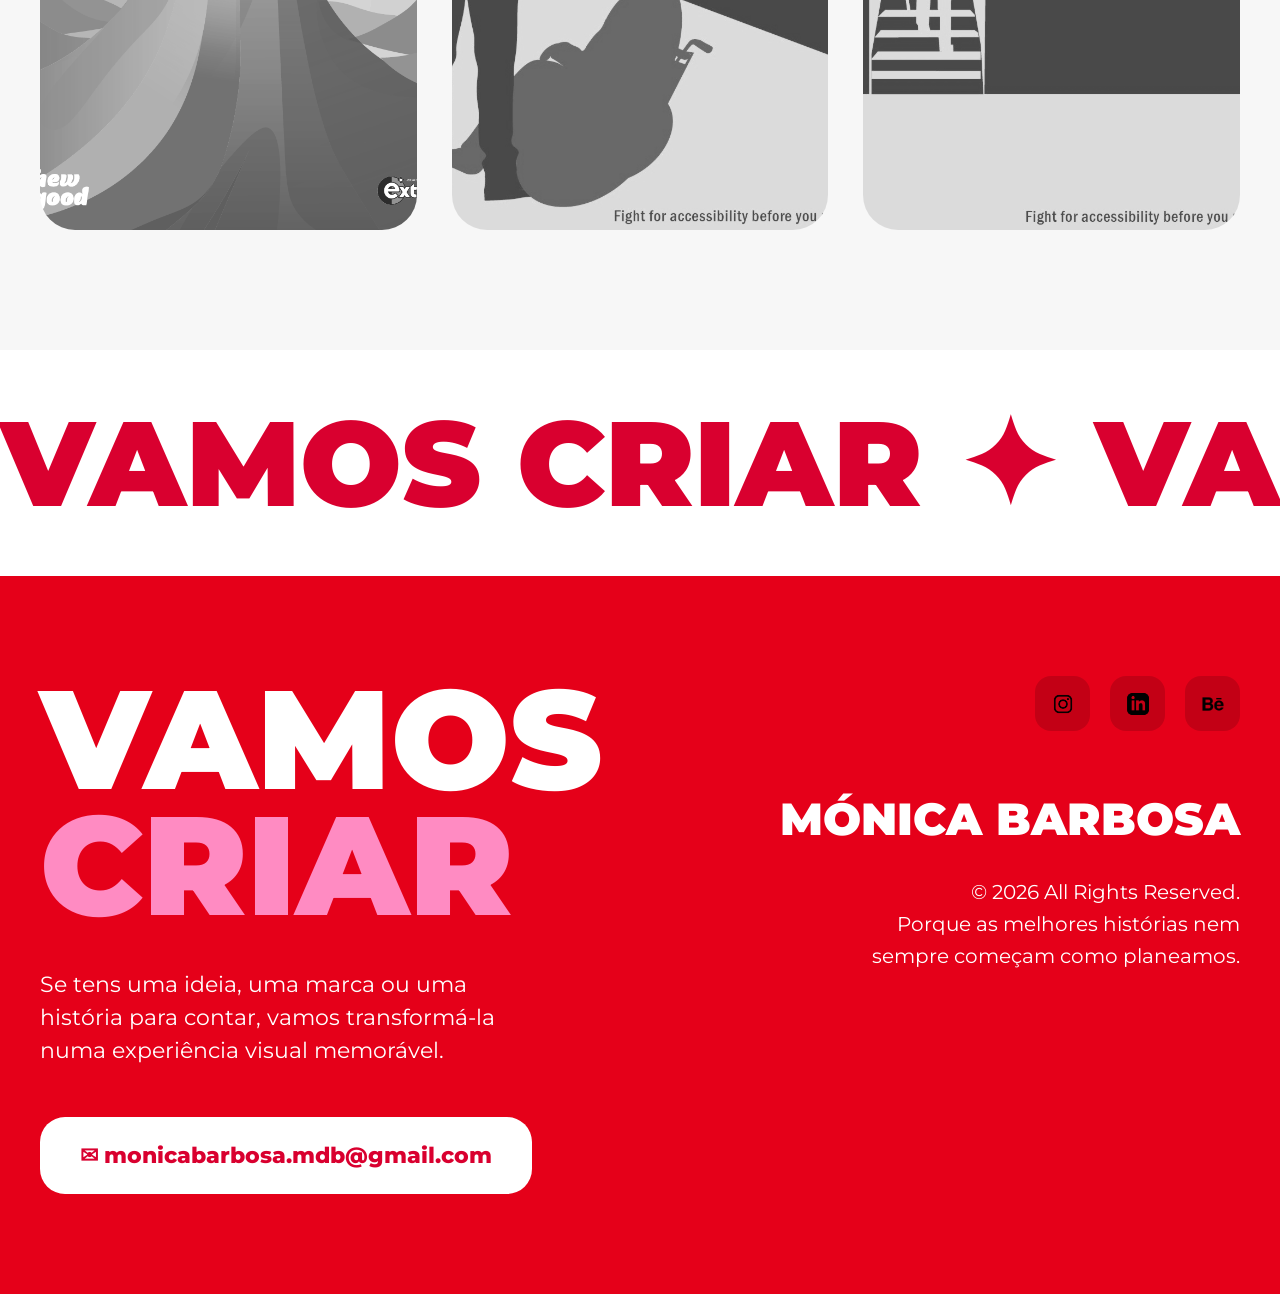
==== commit 8f095adb: "Update index.html" ====
--- a/index.html
+++ b/index.html
@@ -126,8 +126,10 @@
     <div class="carousel-container" id="carousel">
 
         <div class="item">
-            <img src="imagem/separa.png" alt="Separa e Ganha">
-            <div class="carousel-title">Separa & Ganha</div>
+           <a href="separa-e-ganha.html" class="carousel-link">
+                <img src="imagem/separa.png" alt="Separa e Ganha">
+                <div class="carousel-title">Separa & Ganha</div>
+            </a>
         </div>
 
         <div class="item">
--- a/style.css
+++ b/style.css
@@ -310,7 +310,11 @@
     margin-top:80px;
 }
 
-/* 4. CARROSSEL 3D */
+
+/* =========================
+   CARROSSEL 3D LIMPO
+========================= */
+
 .carousel-wrapper {
     width: 100%;
     overflow: hidden;
@@ -328,32 +332,39 @@
     cursor: grab;
 }
 
+/* ITEM BASE */
 .item {
     position: absolute;
     width: 400px;
+
+    text-align: center;
+
     transition: all 0.6s cubic-bezier(0.23, 1, 0.32, 1);
-    opacity: 1;
+
+    opacity: 0;
     pointer-events: none;
-    text-align: center;
-}
-
+}
+
+/* IMAGEM */
 .item img {
     width: 100%;
     border-radius: 30px;
     box-shadow: 0 25px 50px rgba(0,0,0,0.1);
+
     pointer-events: none;
     user-select: none;
     -webkit-user-drag: none;
 }
 
-/* Estados do Carrossel */
+/* CENTRO */
 .item.center {
     opacity: 1;
-    transform: translateX(0) rotateY(0) scale(1.1);
+    transform: translateX(0) rotateY(0deg) scale(1.1);
     z-index: 10;
     pointer-events: auto;
 }
 
+/* LADOS */
 .item.left {
     opacity: 0.5;
     transform: translateX(-450px) rotateY(35deg) scale(0.85);
@@ -366,12 +377,11 @@
     z-index: 5;
 }
 
-.carousel-btn {
+/* TEXTO */
+.carousel-title {
     margin-top: 20px;
-    border: none;
-    background: none;
-
-    font-family:'Montserrat', sans-serif;
+
+    font-family: 'Montserrat', sans-serif;
     font-size: 28px;
     font-weight: 900;
 
@@ -379,10 +389,17 @@
     text-transform: uppercase;
     letter-spacing: 1px;
 
-    cursor: pointer;
-    display: none;
-}
-
+    opacity: 0;
+    transform: translateY(10px);
+    transition: 0.4s ease;
+}
+
+.item.center .carousel-title {
+    opacity: 1;
+    transform: translateY(0);
+}
+
+/* UX */
 .carousel-container,
 .carousel-container * {
     -webkit-tap-highlight-color: transparent;
@@ -390,10 +407,21 @@
     user-select: none;
 }
 
-.item.center .carousel-btn {
-    display: inline-block;
-}
-
+/* RESPONSIVO */
+@media (max-width: 900px) {
+
+    .item {
+        width: 80vw;
+    }
+
+    .item.left {
+        transform: translateX(-120px) rotateY(30deg) scale(0.85);
+    }
+
+    .item.right {
+        transform: translateX(120px) rotateY(-30deg) scale(0.85);
+    }
+}
 /* GALERIA */
 
 .gallery-container{
